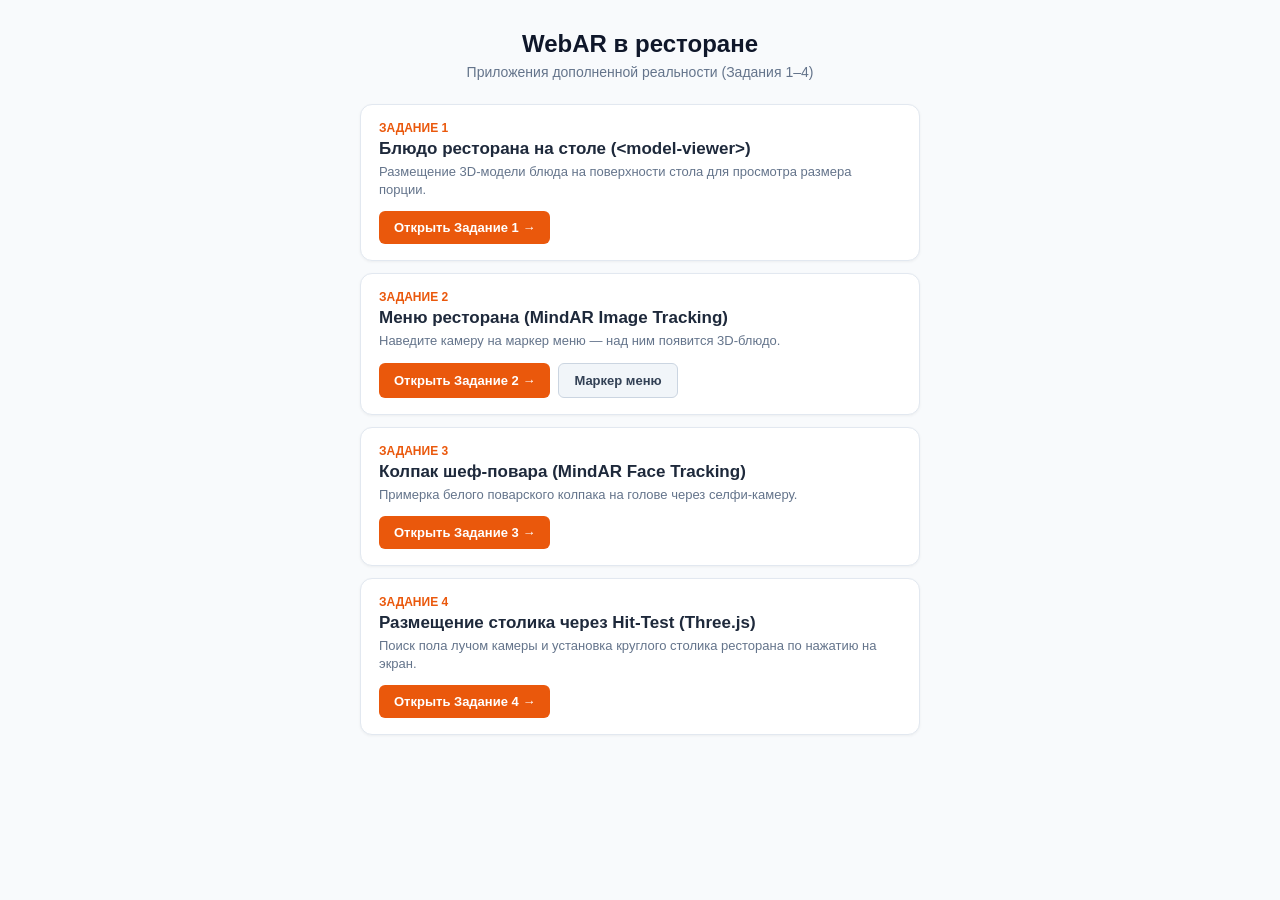
==== index.html @ 94425e01 "WebAR Restaurant Project: Tasks 1-4" ====
<!DOCTYPE html>
<html lang="ru">
<head>
  <meta charset="UTF-8">
  <meta name="viewport" content="width=device-width, initial-scale=1.0">
  <title>WebAR - Проект Ресторан</title>
  <style>
    * { box-sizing: border-box; margin: 0; padding: 0; }
    body {
      background: #f8fafc;
      font-family: -apple-system, BlinkMacSystemFont, "Segoe UI", Roboto, sans-serif;
      color: #0f172a;
      display: flex;
      flex-direction: column;
      align-items: center;
      min-height: 100vh;
      padding: 30px 16px 50px;
    }
    .wrap {
      max-width: 560px;
      width: 100%;
    }
    header {
      text-align: center;
      margin-bottom: 24px;
    }
    h1 {
      font-size: 24px;
      margin-bottom: 6px;
      color: #0f172a;
    }
    p.desc {
      color: #64748b;
      font-size: 14px;
    }
    .list {
      display: flex;
      flex-direction: column;
      gap: 12px;
    }
    .item {
      background: #ffffff;
      border: 1px solid #e2e8f0;
      border-radius: 12px;
      padding: 16px 18px;
      box-shadow: 0 1px 3px rgba(0,0,0,0.05);
    }
    .item-num {
      font-size: 12px;
      font-weight: 700;
      color: #ea580c;
      text-transform: uppercase;
      margin-bottom: 4px;
    }
    .item h2 {
      font-size: 17px;
      margin-bottom: 4px;
      color: #1e293b;
    }
    .item p {
      font-size: 13px;
      color: #64748b;
      line-height: 1.4;
      margin-bottom: 12px;
    }
    .btns {
      display: flex;
      gap: 8px;
    }
    .btn {
      display: inline-flex;
      align-items: center;
      justify-content: center;
      padding: 9px 15px;
      border-radius: 6px;
      font-size: 13px;
      font-weight: 600;
      text-decoration: none;
      cursor: pointer;
    }
    .btn-main {
      background: #ea580c;
      color: #ffffff;
    }
    .btn-main:hover {
      background: #c2410c;
    }
    .btn-sub {
      background: #f1f5f9;
      color: #334155;
      border: 1px solid #cbd5e1;
    }
    .btn-sub:hover {
      background: #e2e8f0;
    }
  </style>
</head>
<body>
  <div class="wrap">
    <header>
      <h1>WebAR в ресторане</h1>
      <p class="desc">Приложения дополненной реальности (Задания 1–4)</p>
    </header>

    <div class="list">
      <!-- Задание 1 -->
      <div class="item">
        <div class="item-num">Задание 1</div>
        <h2>Блюдо ресторана на столе (&lt;model-viewer&gt;)</h2>
        <p>Размещение 3D-модели блюда на поверхности стола для просмотра размера порции.</p>
        <div class="btns">
          <a href="task1-model-viewer/index.html" class="btn btn-main">Открыть Задание 1 &rarr;</a>
        </div>
      </div>

      <!-- Задание 2 -->
      <div class="item">
        <div class="item-num">Задание 2</div>
        <h2>Меню ресторана (MindAR Image Tracking)</h2>
        <p>Наведите камеру на маркер меню — над ним появится 3D-блюдо.</p>
        <div class="btns">
          <a href="task2-mindar/index.html" class="btn btn-main">Открыть Задание 2 &rarr;</a>
          <a href="marker.png" target="_blank" class="btn btn-sub">Маркер меню</a>
        </div>
      </div>

      <!-- Задание 3 -->
      <div class="item">
        <div class="item-num">Задание 3</div>
        <h2>Колпак шеф-повара (MindAR Face Tracking)</h2>
        <p>Примерка белого поварского колпака на голове через селфи-камеру.</p>
        <div class="btns">
          <a href="task3-face-tracking/index.html" class="btn btn-main">Открыть Задание 3 &rarr;</a>
        </div>
      </div>

      <!-- Задание 4 -->
      <div class="item">
        <div class="item-num">Задание 4</div>
        <h2>Размещение столика через Hit-Test (Three.js)</h2>
        <p>Поиск пола лучом камеры и установка круглого столика ресторана по нажатию на экран.</p>
        <div class="btns">
          <a href="task4-threejs-hittest/index.html" class="btn btn-main">Открыть Задание 4 &rarr;</a>
        </div>
      </div>
    </div>
  </div>
</body>
</html>
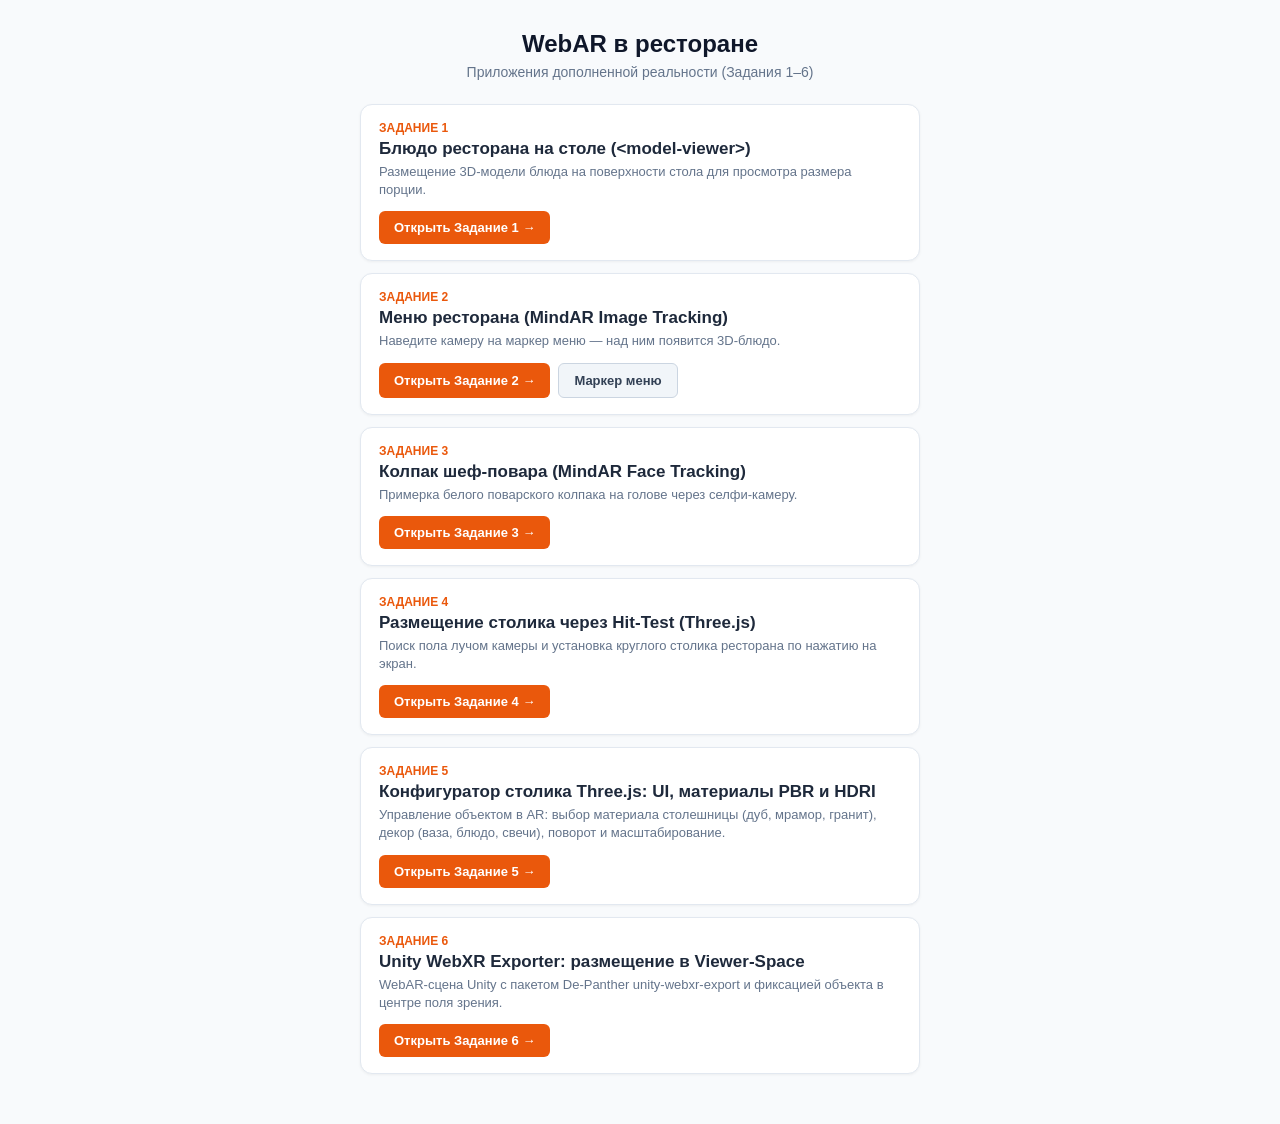
==== commit df3f398c: "Implement Task 5 (Three.js PBR, UI, HDRI) and Task 6 (Unity WebXR Exporter Viewer-Space), generate r" ====
--- a/index.html
+++ b/index.html
@@ -99,7 +99,7 @@
   <div class="wrap">
     <header>
       <h1>WebAR в ресторане</h1>
-      <p class="desc">Приложения дополненной реальности (Задания 1–4)</p>
+      <p class="desc">Приложения дополненной реальности (Задания 1–6)</p>
     </header>
 
     <div class="list">
@@ -143,6 +143,26 @@
           <a href="task4-threejs-hittest/index.html" class="btn btn-main">Открыть Задание 4 &rarr;</a>
         </div>
       </div>
+
+      <!-- Задание 5 -->
+      <div class="item">
+        <div class="item-num">Задание 5</div>
+        <h2>Конфигуратор столика Three.js: UI, материалы PBR и HDRI</h2>
+        <p>Управление объектом в AR: выбор материала столешницы (дуб, мрамор, гранит), декор (ваза, блюдо, свечи), поворот и масштабирование.</p>
+        <div class="btns">
+          <a href="task5-threejs-extended/index.html" class="btn btn-main">Открыть Задание 5 &rarr;</a>
+        </div>
+      </div>
+
+      <!-- Задание 6 -->
+      <div class="item">
+        <div class="item-num">Задание 6</div>
+        <h2>Unity WebXR Exporter: размещение в Viewer-Space</h2>
+        <p>WebAR-сцена Unity с пакетом De-Panther unity-webxr-export и фиксацией объекта в центре поля зрения.</p>
+        <div class="btns">
+          <a href="task6-unity-webxr/index.html" class="btn btn-main">Открыть Задание 6 &rarr;</a>
+        </div>
+      </div>
     </div>
   </div>
 </body>
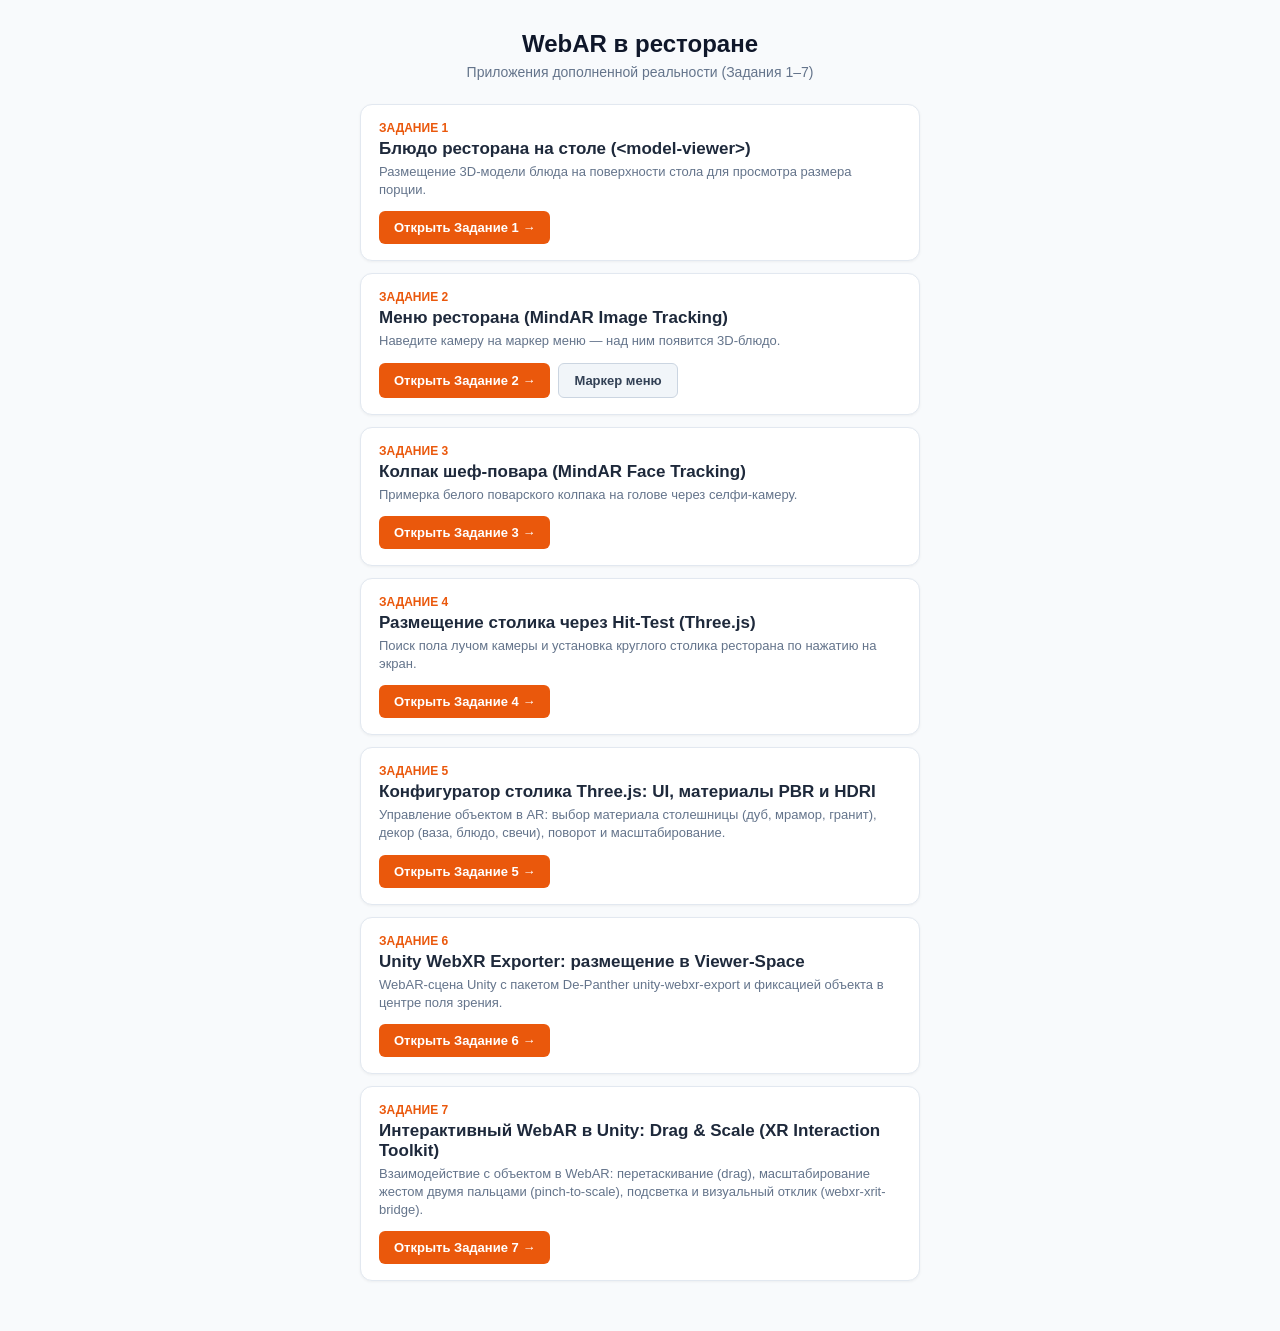
==== commit 4868f238: "Implement Task 7 (Unity XR Interaction Toolkit, webxr-xrit-bridge, drag & scale) and generate report" ====
--- a/index.html
+++ b/index.html
@@ -99,7 +99,7 @@
   <div class="wrap">
     <header>
       <h1>WebAR в ресторане</h1>
-      <p class="desc">Приложения дополненной реальности (Задания 1–6)</p>
+      <p class="desc">Приложения дополненной реальности (Задания 1–7)</p>
     </header>
 
     <div class="list">
@@ -163,6 +163,16 @@
           <a href="task6-unity-webxr/index.html" class="btn btn-main">Открыть Задание 6 &rarr;</a>
         </div>
       </div>
+
+      <!-- Задание 7 -->
+      <div class="item">
+        <div class="item-num">Задание 7</div>
+        <h2>Интерактивный WebAR в Unity: Drag & Scale (XR Interaction Toolkit)</h2>
+        <p>Взаимодействие с объектом в WebAR: перетаскивание (drag), масштабирование жестом двумя пальцами (pinch-to-scale), подсветка и визуальный отклик (webxr-xrit-bridge).</p>
+        <div class="btns">
+          <a href="task7-unity-interaction/index.html" class="btn btn-main">Открыть Задание 7 &rarr;</a>
+        </div>
+      </div>
     </div>
   </div>
 </body>
